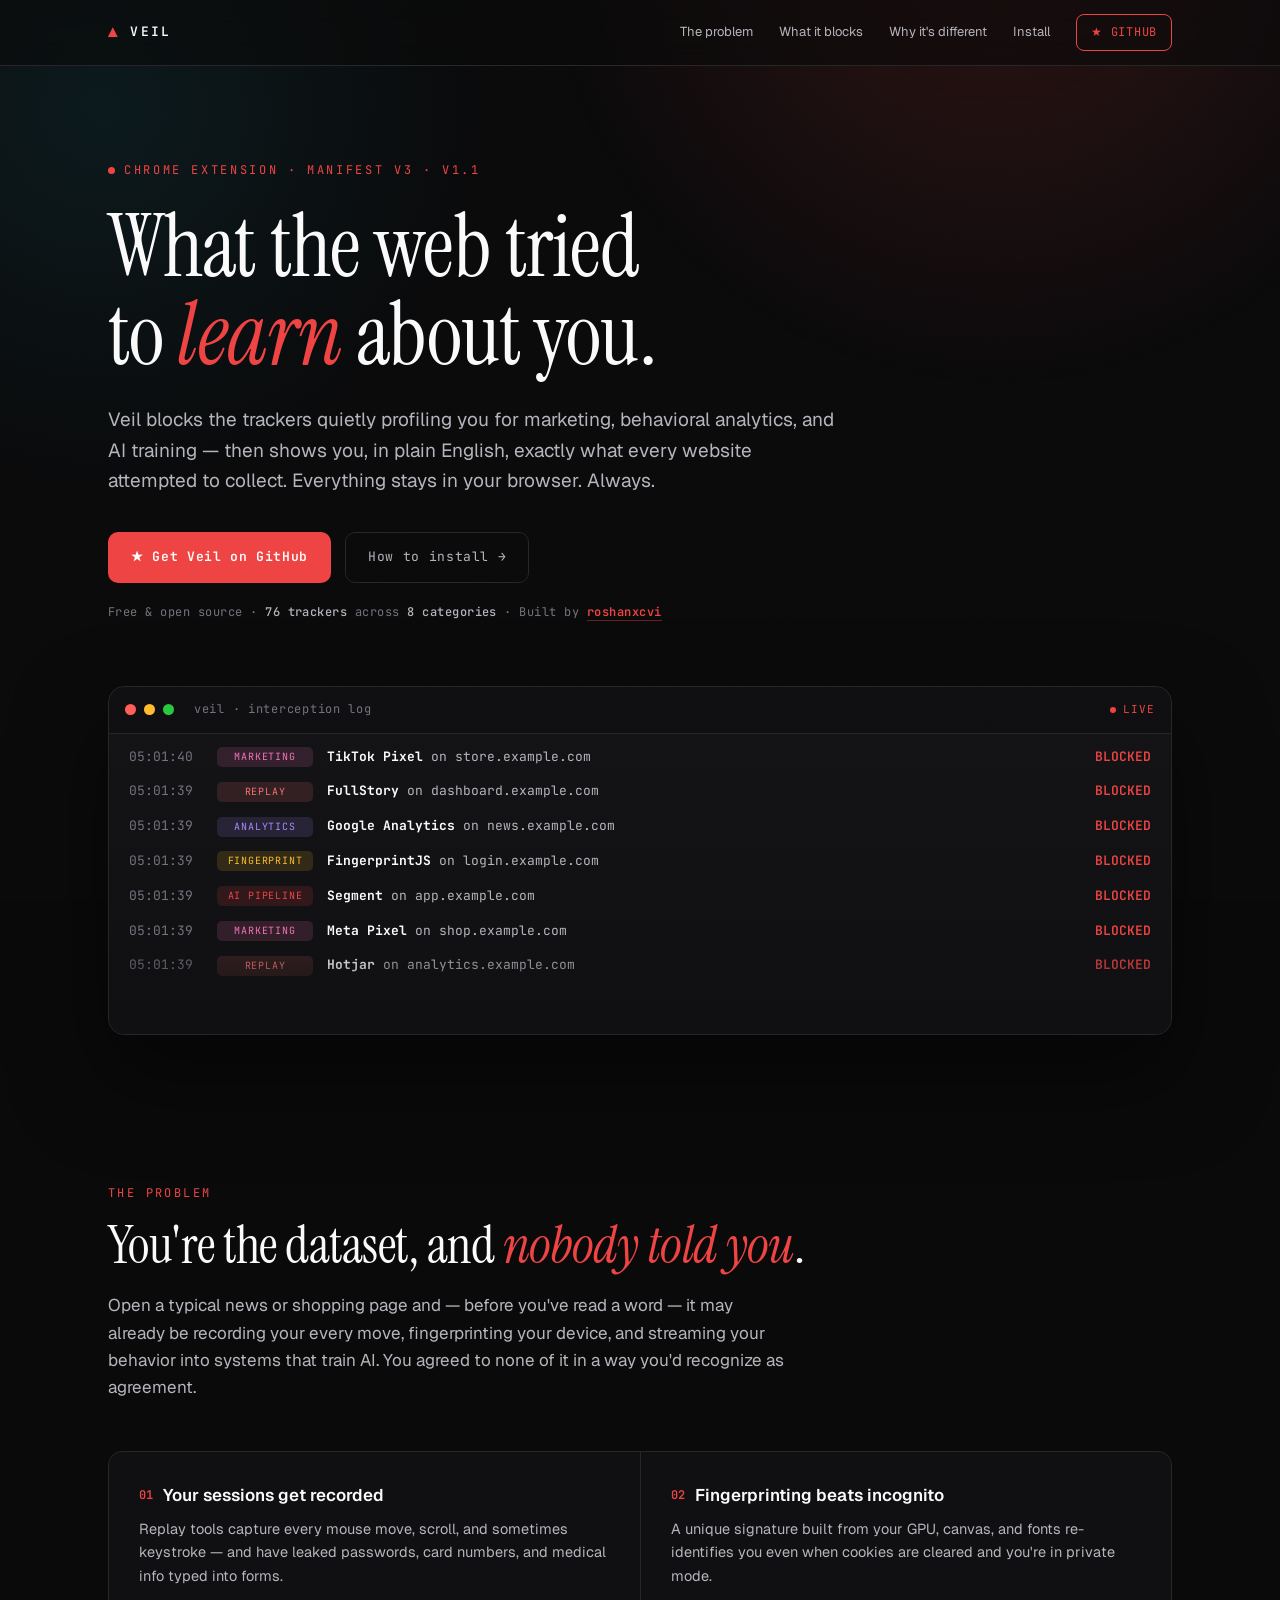
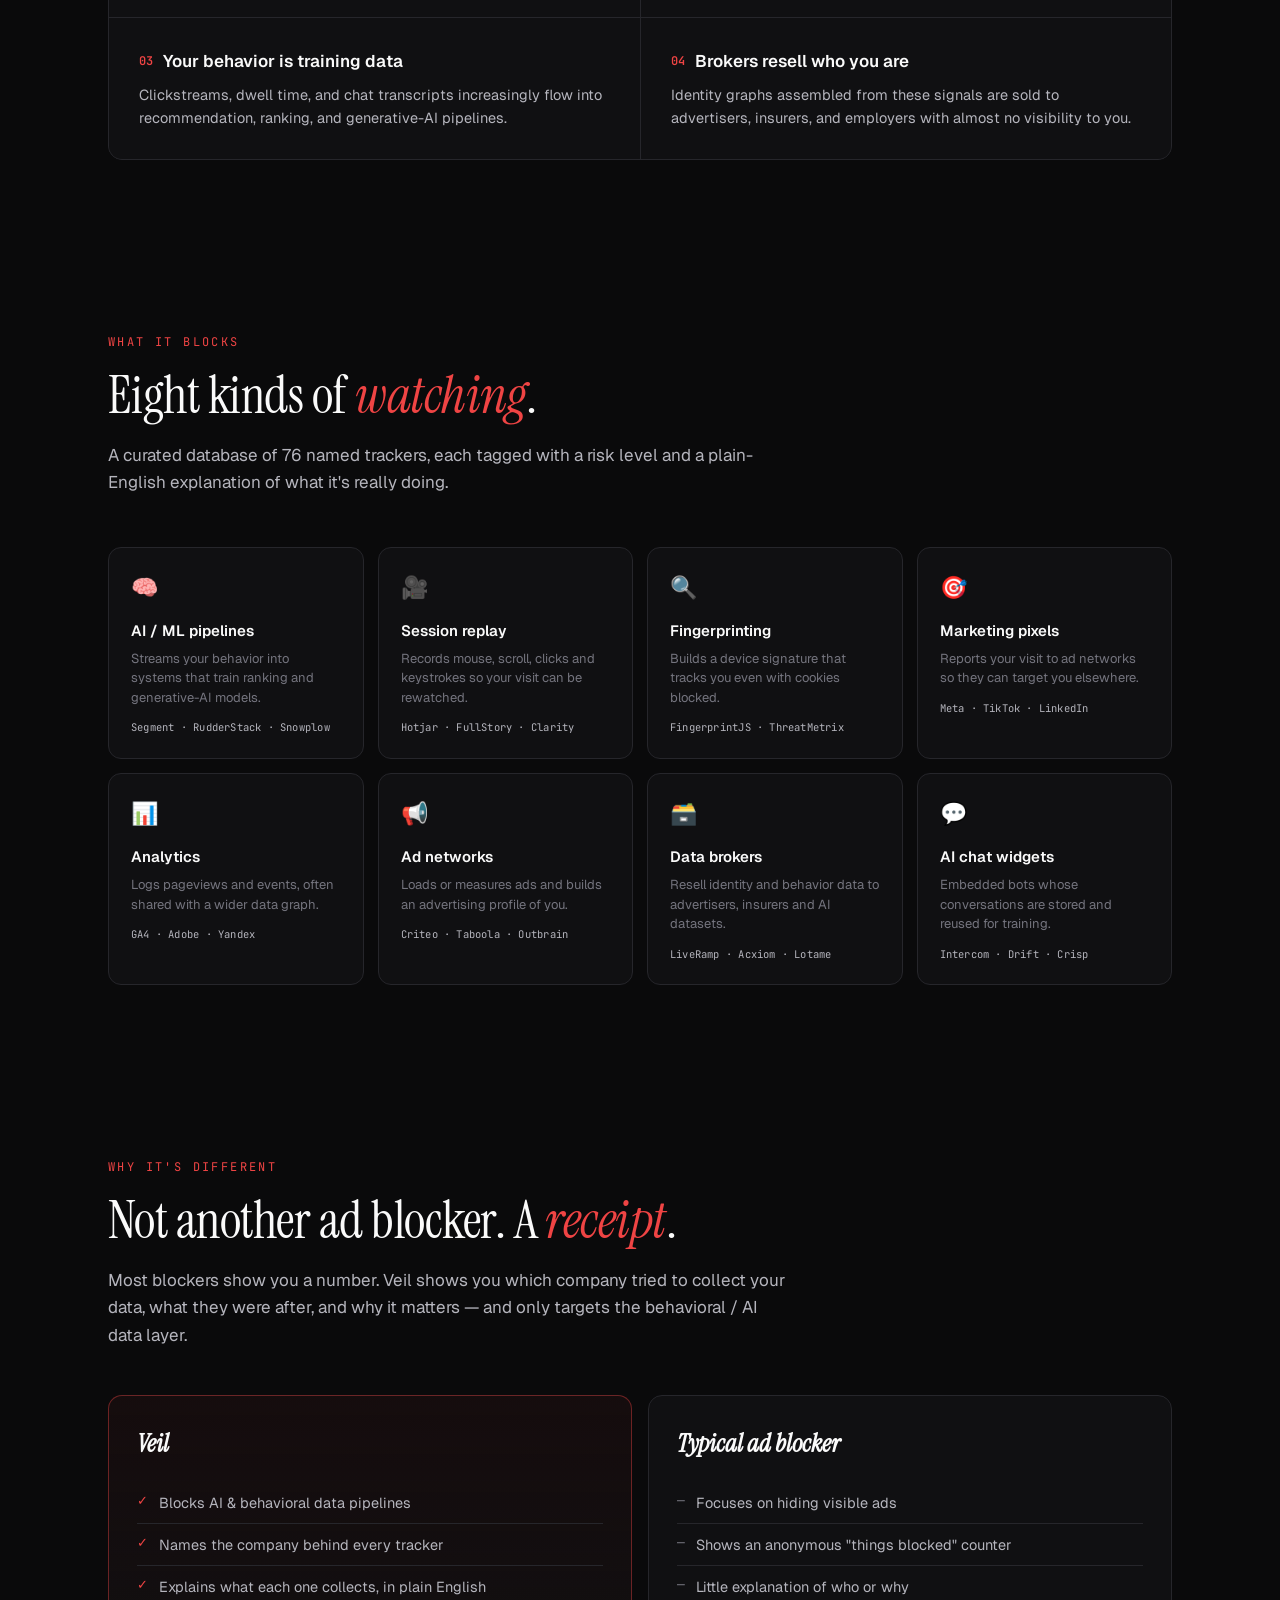
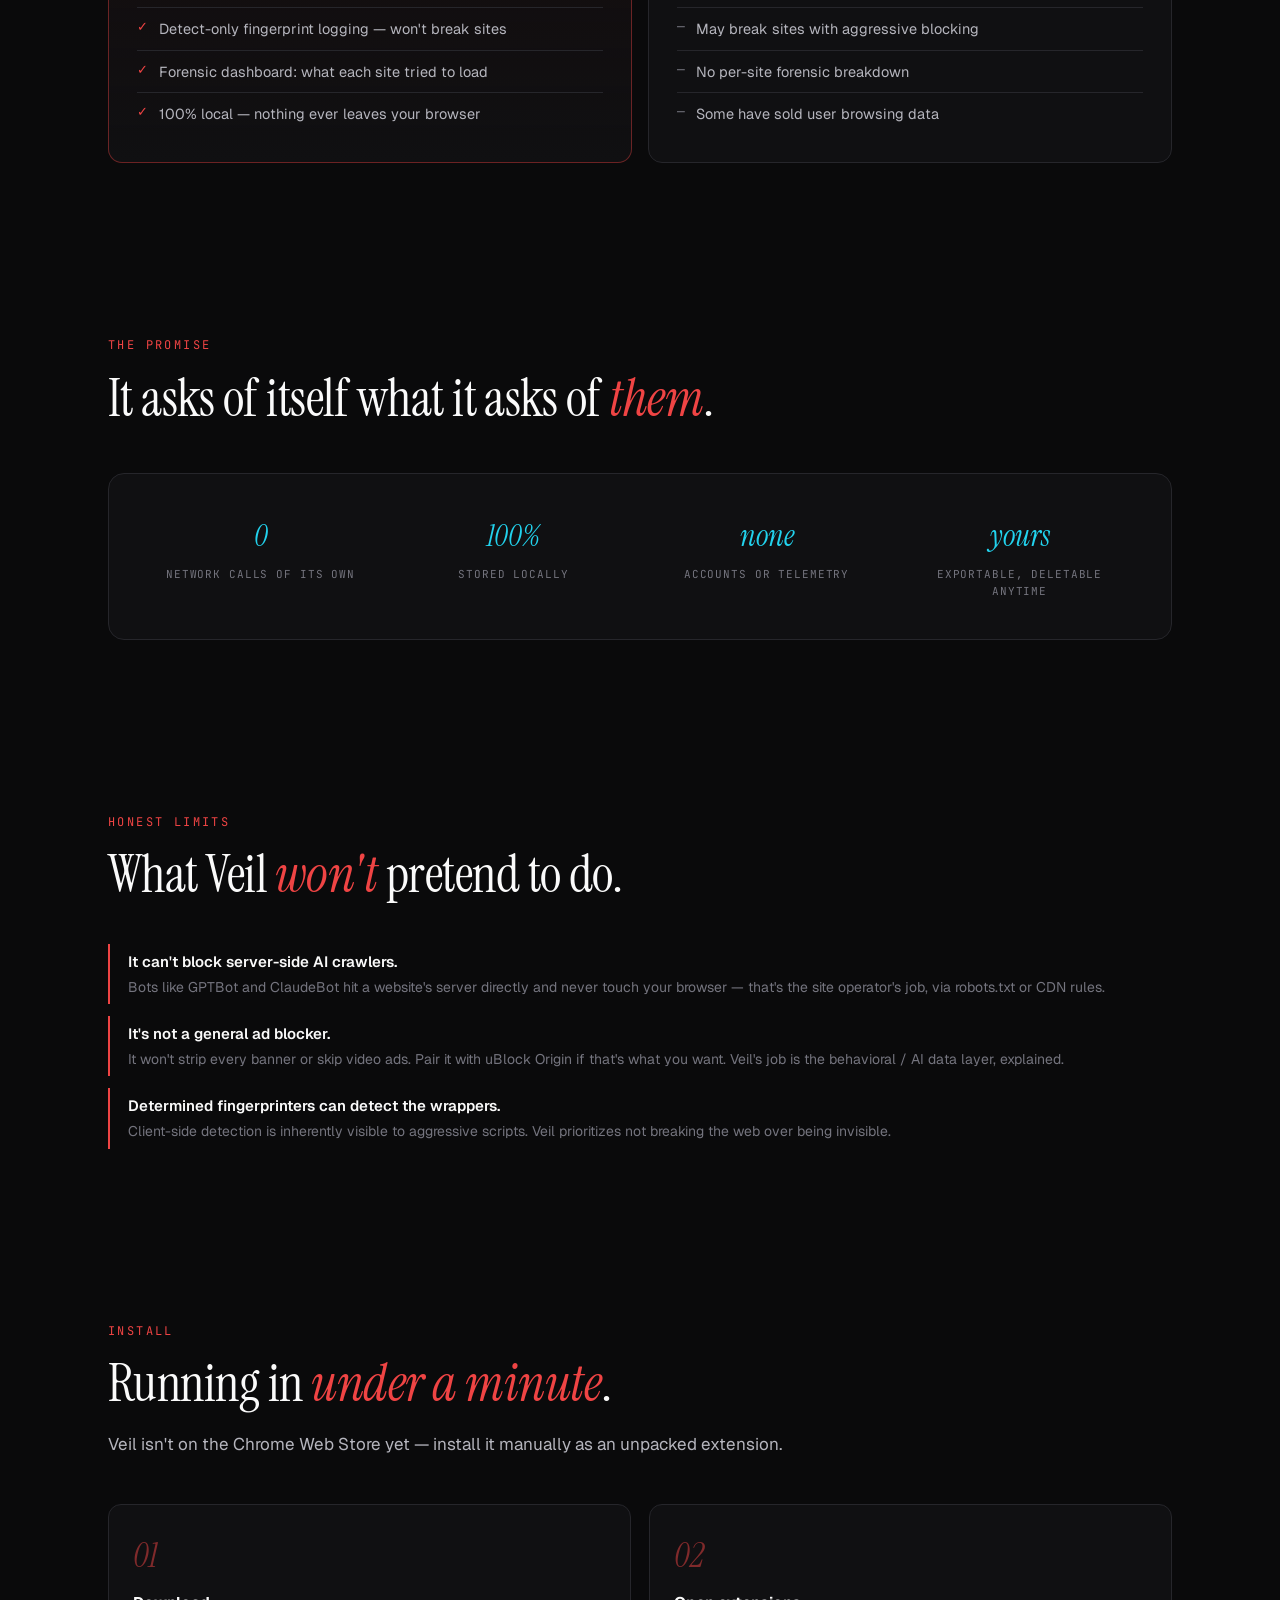
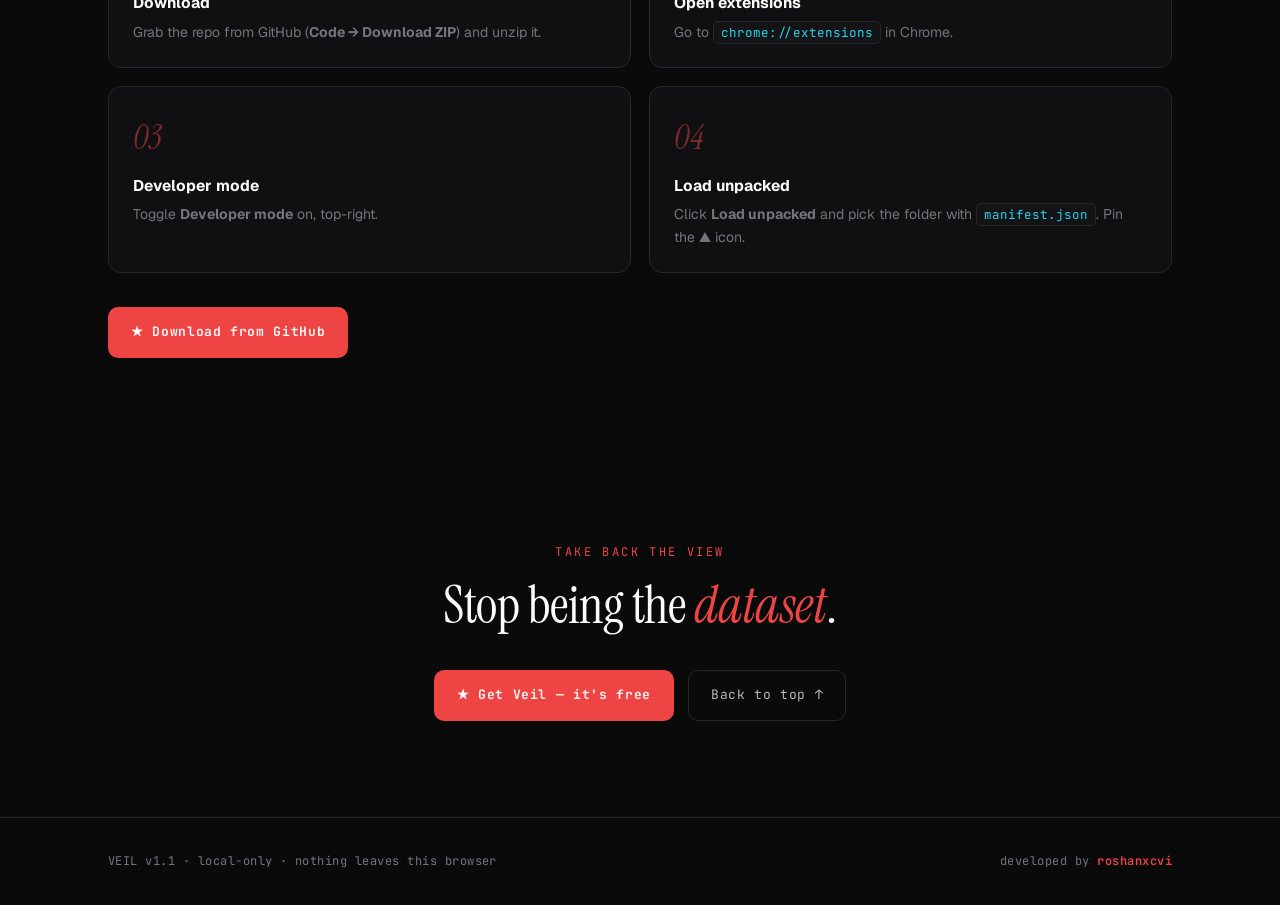
==== index.html @ 2bbd67e9 "Add files via upload" ====
<!doctype html>
<html lang="en">
<head>
<meta charset="utf-8" />
<meta name="viewport" content="width=device-width, initial-scale=1" />
<title>Veil — See what the web tried to learn about you</title>
<meta name="description" content="Veil is a Chrome extension that blocks the trackers quietly profiling you for marketing, behavioral analytics, and AI training — then shows you exactly what every site tried to collect." />
<meta property="og:title" content="Veil — AI & Behavior Tracker Blocker" />
<meta property="og:description" content="Block the data pipelines feeding AI and behavioral profiling. See what every site tried to collect. Everything stays in your browser." />
<meta property="og:type" content="website" />
<link rel="preconnect" href="https://fonts.googleapis.com">
<link rel="preconnect" href="https://fonts.gstatic.com" crossorigin>
<link href="https://fonts.googleapis.com/css2?family=Instrument+Serif:ital@0;1&family=JetBrains+Mono:wght@400;500;600&family=Geist:wght@400;500;600;700&display=swap" rel="stylesheet">
<style>
  :root{
    --bg:#0a0a0b; --bg-2:#101012; --surface:#141417; --line:#26262b;
    --ink:#fafafa; --ink-2:#b5b5bd; --ink-3:#74747e;
    --warn:#ef4444; --hot:#f87171; --cool:#22d3ee; --gold:#fbbf24;
    --pink:#f472b6; --violet:#a78bfa; --rose:#fb7185; --rose-2:#e879a6;
    --serif:"Instrument Serif",Georgia,serif;
    --sans:"Geist",system-ui,sans-serif;
    --mono:"JetBrains Mono",monospace;
  }
  *{box-sizing:border-box;margin:0;padding:0}
  html{scroll-behavior:smooth}
  body{
    background:var(--bg);color:var(--ink);font-family:var(--sans);
    line-height:1.6;overflow-x:hidden;-webkit-font-smoothing:antialiased;
  }
  a{color:inherit;text-decoration:none}

  /* film grain */
  .grain{position:fixed;inset:0;z-index:1;pointer-events:none;opacity:.05;mix-blend-mode:overlay;
    background-image:url("data:image/svg+xml,%3Csvg xmlns='http://www.w3.org/2000/svg' width='200' height='200'%3E%3Cfilter id='n'%3E%3CfeTurbulence type='fractalNoise' baseFrequency='0.85' numOctaves='3'/%3E%3C/filter%3E%3Crect width='100%25' height='100%25' filter='url(%23n)'/%3E%3C/svg%3E");}

  /* ambient glow */
  .glow{position:fixed;inset:0;z-index:0;pointer-events:none;
    background:
      radial-gradient(60vw 60vw at 78% -8%, rgba(239,68,68,.16), transparent 60%),
      radial-gradient(50vw 50vw at 8% 12%, rgba(34,211,238,.08), transparent 60%);}

  .wrap{position:relative;z-index:2;max-width:1120px;margin:0 auto;padding:0 28px}

  /* nav */
  nav{position:sticky;top:0;z-index:20;backdrop-filter:blur(12px);
    background:rgba(10,10,11,.6);border-bottom:1px solid var(--line)}
  .nav-in{max-width:1120px;margin:0 auto;padding:14px 28px;display:flex;align-items:center;justify-content:space-between}
  .brand{display:flex;align-items:center;gap:10px;font-family:var(--mono);font-weight:600;letter-spacing:.18em;font-size:13px}
  .brand .mark{color:var(--warn);font-size:16px}
  .nav-links{display:flex;align-items:center;gap:26px;font-size:13px;color:var(--ink-2)}
  .nav-links a:hover{color:var(--ink)}
  .nav-cta{font-family:var(--mono);font-size:12px;letter-spacing:.06em;text-transform:uppercase;
    border:1px solid var(--warn);color:var(--warn);padding:8px 14px;border-radius:8px;transition:.2s}
  .nav-cta:hover{background:var(--warn);color:#fff}
  @media(max-width:680px){.nav-links a:not(.nav-cta){display:none}}

  /* hero */
  header.hero{padding:90px 0 60px;position:relative}
  .eyebrow{font-family:var(--mono);font-size:12px;letter-spacing:.22em;text-transform:uppercase;color:var(--warn);
    display:inline-flex;align-items:center;gap:9px;opacity:0;animation:rise .7s .05s forwards}
  .eyebrow .dot{width:7px;height:7px;border-radius:50%;background:var(--warn);box-shadow:0 0 0 0 rgba(239,68,68,.6);animation:pulse 2s infinite}
  h1{font-family:var(--serif);font-weight:400;font-size:clamp(46px,7vw,86px);line-height:1.02;letter-spacing:-.01em;margin:22px 0 0;max-width:14ch}
  h1 em{font-style:italic;color:var(--warn)}
  h1 .l1{display:block;opacity:0;animation:rise .8s .12s forwards}
  h1 .l2{display:block;opacity:0;animation:rise .8s .22s forwards}
  .sub{margin-top:26px;font-size:clamp(16px,2vw,19px);color:var(--ink-2);max-width:56ch;opacity:0;animation:rise .8s .34s forwards}
  .cta-row{margin-top:36px;display:flex;flex-wrap:wrap;gap:14px;align-items:center;opacity:0;animation:rise .8s .46s forwards}
  .btn{font-family:var(--mono);font-size:13px;letter-spacing:.05em;padding:14px 22px;border-radius:10px;transition:.2s;display:inline-flex;align-items:center;gap:9px;cursor:pointer;border:1px solid transparent}
  .btn-primary{background:var(--warn);color:#fff;font-weight:600}
  .btn-primary:hover{transform:translateY(-2px);box-shadow:0 12px 30px rgba(239,68,68,.3)}
  .btn-ghost{border-color:var(--line);color:var(--ink-2)}
  .btn-ghost:hover{border-color:var(--ink-3);color:var(--ink)}
  .hero-meta{margin-top:20px;font-family:var(--mono);font-size:12px;color:var(--ink-3);letter-spacing:.04em;opacity:0;animation:rise .8s .58s forwards}
  .hero-meta b{color:var(--ink-2);font-weight:500}
  .hero-meta .dev-link{color:var(--warn);font-weight:600;border-bottom:1px solid rgba(239,68,68,.4);transition:.2s}
  .hero-meta .dev-link:hover{border-bottom-color:var(--warn)}

  /* live console */
  .console{margin-top:64px;border:1px solid var(--line);border-radius:16px;overflow:hidden;
    background:linear-gradient(180deg,var(--surface),var(--bg-2));box-shadow:0 40px 90px rgba(0,0,0,.5);
    opacity:0;animation:rise .9s .7s forwards}
  .console-bar{display:flex;align-items:center;gap:8px;padding:13px 16px;border-bottom:1px solid var(--line);background:rgba(0,0,0,.2)}
  .console-bar .d{width:11px;height:11px;border-radius:50%}
  .console-bar .d:nth-child(1){background:#ff5f57}.console-bar .d:nth-child(2){background:#febc2e}.console-bar .d:nth-child(3){background:#28c840}
  .console-bar .title{margin-left:12px;font-family:var(--mono);font-size:12px;color:var(--ink-3);letter-spacing:.06em}
  .console-bar .live{margin-left:auto;font-family:var(--mono);font-size:11px;color:var(--warn);display:flex;align-items:center;gap:7px;text-transform:uppercase;letter-spacing:.1em}
  .console-bar .live .dot{width:6px;height:6px;border-radius:50%;background:var(--warn);animation:pulse 1.6s infinite}
  .console-body{padding:6px 0;height:300px;overflow:hidden;font-family:var(--mono);font-size:13px;position:relative}
  .console-body::after{content:"";position:absolute;inset:0;pointer-events:none;background:linear-gradient(180deg,transparent 70%,var(--bg-2))}
  .logline{display:grid;grid-template-columns:74px 96px 1fr auto;gap:14px;padding:7px 20px;align-items:center;white-space:nowrap;animation:logIn .4s ease}
  .logline .t{color:var(--ink-3)}
  .logline .tag{font-size:10px;text-transform:uppercase;letter-spacing:.08em;padding:2px 7px;border-radius:5px;text-align:center}
  .logline .host{color:var(--ink-2);overflow:hidden;text-overflow:ellipsis}
  .logline .host b{color:var(--ink)}
  .logline .status{color:var(--warn);font-weight:600}
  .tag.replay{background:rgba(248,113,113,.14);color:var(--hot)}
  .tag.ai{background:rgba(239,68,68,.14);color:var(--warn)}
  .tag.fp{background:rgba(251,191,36,.14);color:var(--gold)}
  .tag.mkt{background:rgba(244,114,182,.14);color:var(--pink)}
  .tag.ana{background:rgba(167,139,250,.14);color:var(--violet)}
  .tag.broker{background:rgba(232,121,166,.14);color:var(--rose-2)}

  /* sections */
  section{padding:84px 0;position:relative}
  .kicker{font-family:var(--mono);font-size:12px;letter-spacing:.2em;text-transform:uppercase;color:var(--warn)}
  h2{font-family:var(--serif);font-weight:400;font-size:clamp(32px,4.4vw,52px);line-height:1.08;margin:14px 0 0;letter-spacing:-.01em}
  h2 em{font-style:italic;color:var(--warn)}
  .lead{margin-top:18px;color:var(--ink-2);font-size:17px;max-width:62ch}

  /* stakes */
  .stakes{margin-top:50px;display:grid;grid-template-columns:repeat(2,1fr);gap:1px;background:var(--line);border:1px solid var(--line);border-radius:14px;overflow:hidden}
  .stake{background:var(--bg-2);padding:30px}
  .stake h3{font-family:var(--sans);font-weight:600;font-size:17px;margin-bottom:8px;display:flex;align-items:center;gap:10px}
  .stake h3 .n{font-family:var(--mono);font-size:12px;color:var(--warn)}
  .stake p{color:var(--ink-2);font-size:14.5px}
  @media(max-width:680px){.stakes{grid-template-columns:1fr}}

  /* categories */
  .cats{margin-top:50px;display:grid;grid-template-columns:repeat(4,1fr);gap:14px}
  .cat{background:var(--bg-2);border:1px solid var(--line);border-radius:13px;padding:22px;transition:.2s}
  .cat:hover{border-color:var(--ink-3);transform:translateY(-3px)}
  .cat .ico{font-size:22px}
  .cat h4{font-family:var(--sans);font-size:15px;font-weight:600;margin:14px 0 6px}
  .cat p{color:var(--ink-3);font-size:13px;line-height:1.5}
  .cat .eg{margin-top:12px;font-family:var(--mono);font-size:10.5px;color:var(--ink-2);letter-spacing:.02em}
  @media(max-width:900px){.cats{grid-template-columns:repeat(2,1fr)}}
  @media(max-width:560px){.cats{grid-template-columns:1fr}}

  /* compare */
  .compare{margin-top:46px;display:grid;grid-template-columns:1fr 1fr;gap:16px}
  .col{border:1px solid var(--line);border-radius:14px;padding:28px;background:var(--bg-2)}
  .col.veil{border-color:rgba(239,68,68,.4);background:linear-gradient(180deg,rgba(239,68,68,.05),var(--bg-2))}
  .col h3{font-family:var(--serif);font-style:italic;font-size:25px;margin-bottom:18px}
  .col ul{list-style:none}
  .col li{padding:9px 0;color:var(--ink-2);font-size:14.5px;display:flex;gap:11px;border-top:1px solid var(--line)}
  .col li:first-child{border-top:none}
  .col li::before{font-family:var(--mono);font-size:13px}
  .col.veil li::before{content:"✓";color:var(--warn)}
  .col.other li::before{content:"—";color:var(--ink-3)}
  @media(max-width:680px){.compare{grid-template-columns:1fr}}

  /* privacy strip */
  .privacy{margin-top:46px;border:1px solid var(--line);border-radius:16px;padding:38px;background:var(--bg-2);
    display:grid;grid-template-columns:repeat(4,1fr);gap:26px;text-align:center}
  .privacy .p .big{font-family:var(--serif);font-style:italic;font-size:30px;color:var(--cool)}
  .privacy .p .lab{font-family:var(--mono);font-size:11px;color:var(--ink-3);text-transform:uppercase;letter-spacing:.08em;margin-top:6px}
  @media(max-width:680px){.privacy{grid-template-columns:repeat(2,1fr);gap:24px}}

  /* limits */
  .limits{margin-top:40px;display:flex;flex-direction:column;gap:12px}
  .limit{display:flex;gap:14px;align-items:flex-start;border-left:2px solid var(--warn);padding:6px 0 6px 18px}
  .limit .h{font-weight:600;font-size:15px}
  .limit p{color:var(--ink-3);font-size:14px;margin-top:2px}

  /* install */
  .install{margin-top:46px;counter-reset:step;display:grid;grid-template-columns:repeat(2,1fr);gap:18px}
  .step{background:var(--bg-2);border:1px solid var(--line);border-radius:13px;padding:24px;position:relative}
  .step::before{counter-increment:step;content:"0" counter(step);font-family:var(--serif);font-style:italic;font-size:34px;color:var(--warn);opacity:.5}
  .step h4{font-size:15.5px;margin:8px 0 5px}
  .step p{color:var(--ink-3);font-size:14px}
  .step code{font-family:var(--mono);font-size:12.5px;background:var(--surface);border:1px solid var(--line);padding:2px 7px;border-radius:5px;color:var(--cool)}
  @media(max-width:680px){.install{grid-template-columns:1fr}}

  /* final cta */
  .final{text-align:center;padding:96px 0}
  .final h2{max-width:18ch;margin:14px auto 0}
  .final .cta-row{justify-content:center}

  footer{border-top:1px solid var(--line);padding:34px 0;color:var(--ink-3);font-family:var(--mono);font-size:12px;letter-spacing:.04em}
  .foot-in{display:flex;justify-content:space-between;flex-wrap:wrap;gap:12px;align-items:center}
  footer b{color:var(--warn)}

  /* reveal on scroll */
  .reveal{opacity:0;transform:translateY(24px);transition:opacity .7s,transform .7s}
  .reveal.in{opacity:1;transform:none}

  @keyframes rise{from{opacity:0;transform:translateY(22px)}to{opacity:1;transform:none}}
  @keyframes logIn{from{opacity:0;transform:translateX(-10px)}to{opacity:1;transform:none}}
  @keyframes pulse{0%{box-shadow:0 0 0 0 rgba(239,68,68,.55)}70%{box-shadow:0 0 0 9px rgba(239,68,68,0)}100%{box-shadow:0 0 0 0 rgba(239,68,68,0)}}
  /* ── mobile ───────────────────────────────── */
  @media(max-width:680px){
    .wrap{padding:0 18px}
    .nav-in{padding:12px 18px}
    header.hero{padding:54px 0 44px}
    h1{margin-top:18px}
    .sub{margin-top:20px;font-size:16px}
    .cta-row{margin-top:28px;gap:10px}
    .btn{padding:13px 18px;flex:1 1 auto;justify-content:center}
    section{padding:60px 0}
    .lead{font-size:15.5px}
    .console{margin-top:44px}
    .console-body{height:248px}
    .console-bar .title{font-size:11px}
    /* compress the live log so it fits a phone: drop the timestamp column */
    .logline{grid-template-columns:88px 1fr auto;gap:10px;padding:7px 14px;font-size:11.5px}
    .logline .t{display:none}
    .logline .tag{font-size:9px;padding:2px 5px}
    .privacy .p .big{font-size:26px}
  }
  @media(max-width:400px){
    h1{font-size:40px}
    .logline{grid-template-columns:1fr auto;gap:8px}
    .logline .tag{display:none}
    .console-body{height:228px}
    .stake{padding:22px}
    .col{padding:22px}
  }

  @media(prefers-reduced-motion:reduce){
    *{animation:none!important;transition:none!important}
    .reveal{opacity:1;transform:none}
    .eyebrow,h1 .l1,h1 .l2,.sub,.cta-row,.hero-meta,.console{opacity:1!important;transform:none!important}
  }
</style>
</head>
<body>
<div class="glow"></div>
<div class="grain"></div>

<nav>
  <div class="nav-in">
    <a href="#top" class="brand"><span class="mark">▲</span> VEIL</a>
    <div class="nav-links">
      <a href="#problem">The problem</a>
      <a href="#blocks">What it blocks</a>
      <a href="#different">Why it's different</a>
      <a href="#install">Install</a>
      <a href="https://github.com/roshanxcvi" target="_blank" rel="noopener" class="nav-cta">★ GitHub</a>
    </div>
  </div>
</nav>

<header class="hero" id="top">
  <div class="wrap">
    <span class="eyebrow"><span class="dot"></span> Chrome extension · Manifest V3 · v1.1</span>
    <h1><span class="l1">What the web tried</span><span class="l2">to <em>learn</em> about you.</span></h1>
    <p class="sub">Veil blocks the trackers quietly profiling you for marketing, behavioral analytics, and AI training — then shows you, in plain English, exactly what every website attempted to collect. Everything stays in your browser. Always.</p>
    <div class="cta-row">
      <a href="https://github.com/roshanxcvi" target="_blank" rel="noopener" class="btn btn-primary">★ Get Veil on GitHub</a>
      <a href="#install" class="btn btn-ghost">How to install →</a>
    </div>
    <p class="hero-meta">Free &amp; open source · <b>76 trackers</b> across <b>8 categories</b> · Built by <a href="https://github.com/roshanxcvi" target="_blank" rel="noopener" class="dev-link">roshanxcvi</a></p>

    <!-- live interception console -->
    <div class="console" aria-hidden="true">
      <div class="console-bar">
        <span class="d"></span><span class="d"></span><span class="d"></span>
        <span class="title">veil · interception log</span>
        <span class="live"><span class="dot"></span> live</span>
      </div>
      <div class="console-body" id="log"></div>
    </div>
  </div>
</header>

<section id="problem">
  <div class="wrap reveal">
    <span class="kicker">The problem</span>
    <h2>You're the dataset, and <em>nobody told you</em>.</h2>
    <p class="lead">Open a typical news or shopping page and — before you've read a word — it may already be recording your every move, fingerprinting your device, and streaming your behavior into systems that train AI. You agreed to none of it in a way you'd recognize as agreement.</p>
    <div class="stakes">
      <div class="stake"><h3><span class="n">01</span> Your sessions get recorded</h3><p>Replay tools capture every mouse move, scroll, and sometimes keystroke — and have leaked passwords, card numbers, and medical info typed into forms.</p></div>
      <div class="stake"><h3><span class="n">02</span> Fingerprinting beats incognito</h3><p>A unique signature built from your GPU, canvas, and fonts re-identifies you even when cookies are cleared and you're in private mode.</p></div>
      <div class="stake"><h3><span class="n">03</span> Your behavior is training data</h3><p>Clickstreams, dwell time, and chat transcripts increasingly flow into recommendation, ranking, and generative-AI pipelines.</p></div>
      <div class="stake"><h3><span class="n">04</span> Brokers resell who you are</h3><p>Identity graphs assembled from these signals are sold to advertisers, insurers, and employers with almost no visibility to you.</p></div>
    </div>
  </div>
</section>

<section id="blocks">
  <div class="wrap reveal">
    <span class="kicker">What it blocks</span>
    <h2>Eight kinds of <em>watching</em>.</h2>
    <p class="lead">A curated database of 76 named trackers, each tagged with a risk level and a plain-English explanation of what it's really doing.</p>
    <div class="cats">
      <div class="cat"><div class="ico">🧠</div><h4>AI / ML pipelines</h4><p>Streams your behavior into systems that train ranking and generative-AI models.</p><div class="eg">Segment · RudderStack · Snowplow</div></div>
      <div class="cat"><div class="ico">🎥</div><h4>Session replay</h4><p>Records mouse, scroll, clicks and keystrokes so your visit can be rewatched.</p><div class="eg">Hotjar · FullStory · Clarity</div></div>
      <div class="cat"><div class="ico">🔍</div><h4>Fingerprinting</h4><p>Builds a device signature that tracks you even with cookies blocked.</p><div class="eg">FingerprintJS · ThreatMetrix</div></div>
      <div class="cat"><div class="ico">🎯</div><h4>Marketing pixels</h4><p>Reports your visit to ad networks so they can target you elsewhere.</p><div class="eg">Meta · TikTok · LinkedIn</div></div>
      <div class="cat"><div class="ico">📊</div><h4>Analytics</h4><p>Logs pageviews and events, often shared with a wider data graph.</p><div class="eg">GA4 · Adobe · Yandex</div></div>
      <div class="cat"><div class="ico">📢</div><h4>Ad networks</h4><p>Loads or measures ads and builds an advertising profile of you.</p><div class="eg">Criteo · Taboola · Outbrain</div></div>
      <div class="cat"><div class="ico">🗃️</div><h4>Data brokers</h4><p>Resell identity and behavior data to advertisers, insurers and AI datasets.</p><div class="eg">LiveRamp · Acxiom · Lotame</div></div>
      <div class="cat"><div class="ico">💬</div><h4>AI chat widgets</h4><p>Embedded bots whose conversations are stored and reused for training.</p><div class="eg">Intercom · Drift · Crisp</div></div>
    </div>
  </div>
</section>

<section id="different">
  <div class="wrap reveal">
    <span class="kicker">Why it's different</span>
    <h2>Not another ad blocker. A <em>receipt</em>.</h2>
    <p class="lead">Most blockers show you a number. Veil shows you which company tried to collect your data, what they were after, and why it matters — and only targets the behavioral / AI data layer.</p>
    <div class="compare">
      <div class="col veil">
        <h3>Veil</h3>
        <ul>
          <li>Blocks AI &amp; behavioral data pipelines</li>
          <li>Names the company behind every tracker</li>
          <li>Explains what each one collects, in plain English</li>
          <li>Detect-only fingerprint logging — won't break sites</li>
          <li>Forensic dashboard: what each site tried to load</li>
          <li>100% local — nothing ever leaves your browser</li>
        </ul>
      </div>
      <div class="col other">
        <h3>Typical ad blocker</h3>
        <ul>
          <li>Focuses on hiding visible ads</li>
          <li>Shows an anonymous "things blocked" counter</li>
          <li>Little explanation of who or why</li>
          <li>May break sites with aggressive blocking</li>
          <li>No per-site forensic breakdown</li>
          <li>Some have sold user browsing data</li>
        </ul>
      </div>
    </div>
  </div>
</section>

<section id="privacy">
  <div class="wrap reveal">
    <span class="kicker">The promise</span>
    <h2>It asks of itself what it asks of <em>them</em>.</h2>
    <div class="privacy">
      <div class="p"><div class="big">0</div><div class="lab">network calls of its own</div></div>
      <div class="p"><div class="big">100%</div><div class="lab">stored locally</div></div>
      <div class="p"><div class="big">none</div><div class="lab">accounts or telemetry</div></div>
      <div class="p"><div class="big">yours</div><div class="lab">exportable, deletable anytime</div></div>
    </div>
  </div>
</section>

<section id="limits">
  <div class="wrap reveal">
    <span class="kicker">Honest limits</span>
    <h2>What Veil <em>won't</em> pretend to do.</h2>
    <div class="limits">
      <div class="limit"><div><div class="h">It can't block server-side AI crawlers.</div><p>Bots like GPTBot and ClaudeBot hit a website's server directly and never touch your browser — that's the site operator's job, via robots.txt or CDN rules.</p></div></div>
      <div class="limit"><div><div class="h">It's not a general ad blocker.</div><p>It won't strip every banner or skip video ads. Pair it with uBlock Origin if that's what you want. Veil's job is the behavioral / AI data layer, explained.</p></div></div>
      <div class="limit"><div><div class="h">Determined fingerprinters can detect the wrappers.</div><p>Client-side detection is inherently visible to aggressive scripts. Veil prioritizes not breaking the web over being invisible.</p></div></div>
    </div>
  </div>
</section>

<section id="install">
  <div class="wrap reveal">
    <span class="kicker">Install</span>
    <h2>Running in <em>under a minute</em>.</h2>
    <p class="lead">Veil isn't on the Chrome Web Store yet — install it manually as an unpacked extension.</p>
    <div class="install">
      <div class="step"><h4>Download</h4><p>Grab the repo from GitHub (<b>Code → Download ZIP</b>) and unzip it.</p></div>
      <div class="step"><h4>Open extensions</h4><p>Go to <code>chrome://extensions</code> in Chrome.</p></div>
      <div class="step"><h4>Developer mode</h4><p>Toggle <b>Developer mode</b> on, top-right.</p></div>
      <div class="step"><h4>Load unpacked</h4><p>Click <b>Load unpacked</b> and pick the folder with <code>manifest.json</code>. Pin the ▲ icon.</p></div>
    </div>
    <div class="cta-row" style="margin-top:34px">
      <a href="https://github.com/roshanxcvi" target="_blank" rel="noopener" class="btn btn-primary">★ Download from GitHub</a>
    </div>
  </div>
</section>

<section class="final">
  <div class="wrap reveal">
    <span class="kicker">Take back the view</span>
    <h2>Stop being the <em>dataset</em>.</h2>
    <div class="cta-row">
      <a href="https://github.com/roshanxcvi" target="_blank" rel="noopener" class="btn btn-primary">★ Get Veil — it's free</a>
      <a href="#top" class="btn btn-ghost">Back to top ↑</a>
    </div>
  </div>
</section>

<footer>
  <div class="wrap foot-in">
    <span>VEIL v1.1 · local-only · nothing leaves this browser</span>
    <span>developed by <a href="https://github.com/roshanxcvi" target="_blank" rel="noopener" style="color:var(--warn);font-weight:600">roshanxcvi</a></span>
  </div>
</footer>

<script>
  // Failsafe: if animations don't run for any reason, force the hero visible
  // so the page is never blank. Runs after load-animations would have finished.
  setTimeout(()=>{
    document.querySelectorAll(".eyebrow,h1 .l1,h1 .l2,.sub,.cta-row,.hero-meta,.console")
      .forEach(el=>{el.style.opacity="1";el.style.transform="none";});
  }, 1500);

  // Live interception log — illustrative animation of trackers being caught
  const FEED = [
    ["Hotjar","replay","analytics.example.com"],
    ["Meta Pixel","mkt","shop.example.com"],
    ["Segment","ai","app.example.com"],
    ["FingerprintJS","fp","login.example.com"],
    ["Google Analytics","ana","news.example.com"],
    ["FullStory","replay","dashboard.example.com"],
    ["TikTok Pixel","mkt","store.example.com"],
    ["LiveRamp","broker","media.example.com"],
    ["Mixpanel","ai","portal.example.com"],
    ["Microsoft Clarity","replay","blog.example.com"],
    ["Criteo","ana","deals.example.com"],
    ["Amplitude","ai","web.example.com"],
    ["ThreatMetrix","fp","bank.example.com"],
    ["Taboola","ana","read.example.com"],
    ["LinkedIn Insight","mkt","careers.example.com"],
    ["Acxiom","broker","signup.example.com"],
  ];
  const LABELS={replay:"replay",ai:"ai pipeline",fp:"fingerprint",mkt:"marketing",ana:"analytics",broker:"data broker"};
  const log=document.getElementById("log");
  let i=0;
  function pad(n){return n<10?"0"+n:n}
  function stamp(){const d=new Date();return pad(d.getHours())+":"+pad(d.getMinutes())+":"+pad(d.getSeconds())}
  function addLine(){
    const [name,cat,host]=FEED[i%FEED.length];i++;
    const row=document.createElement("div");
    row.className="logline";
    row.innerHTML=`<span class="t">${stamp()}</span>`+
      `<span class="tag ${cat}">${LABELS[cat]}</span>`+
      `<span class="host"><b>${name}</b> on ${host}</span>`+
      `<span class="status">BLOCKED</span>`;
    log.prepend(row);
    while(log.children.length>9) log.removeChild(log.lastChild);
  }
  // seed a few then stream
  for(let s=0;s<6;s++) addLine();
  let feedTimer=setInterval(addLine, 1400);
  document.addEventListener("visibilitychange",()=>{
    clearInterval(feedTimer);
    if(!document.hidden) feedTimer=setInterval(addLine,1400);
  });

  // scroll reveals
  const io=new IntersectionObserver((es)=>{
    es.forEach(e=>{if(e.isIntersecting){e.target.classList.add("in");io.unobserve(e.target)}})
  },{threshold:.12});
  document.querySelectorAll(".reveal").forEach(el=>io.observe(el));
</script>
</body>
</html>
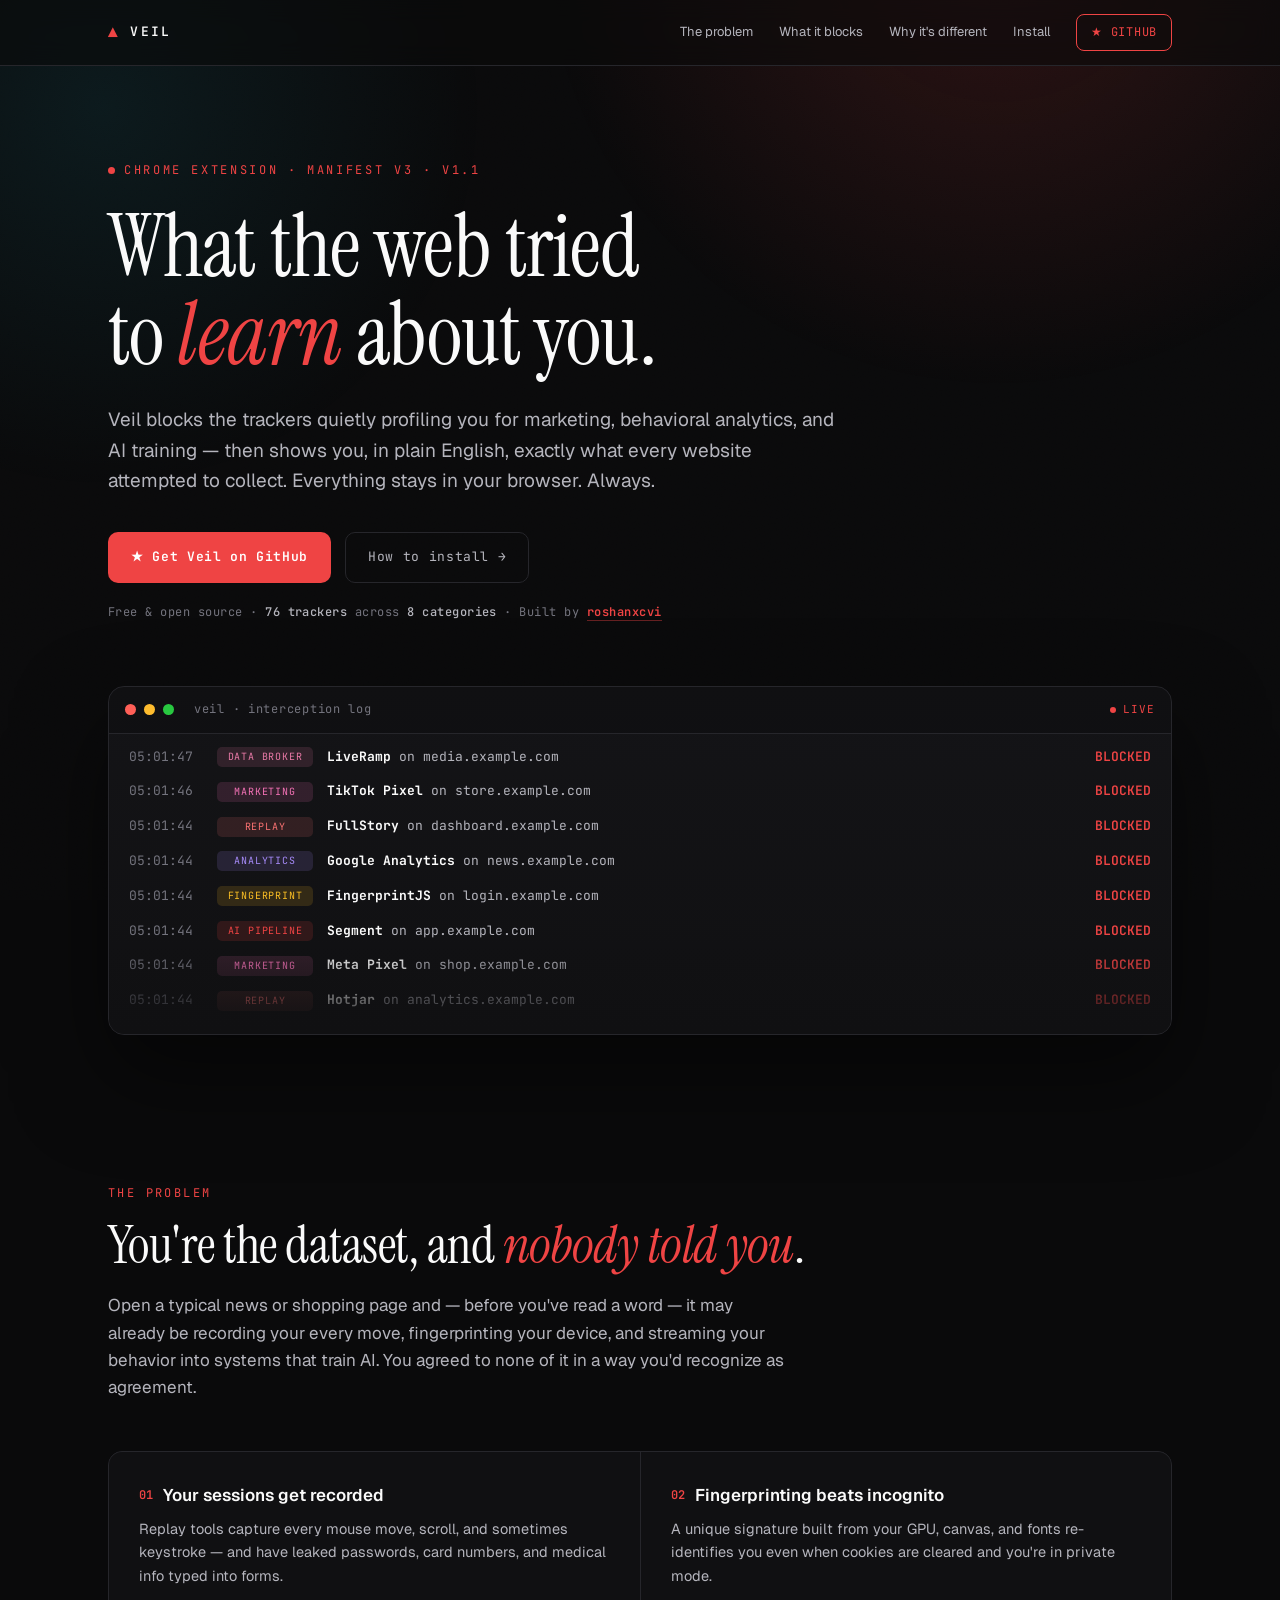
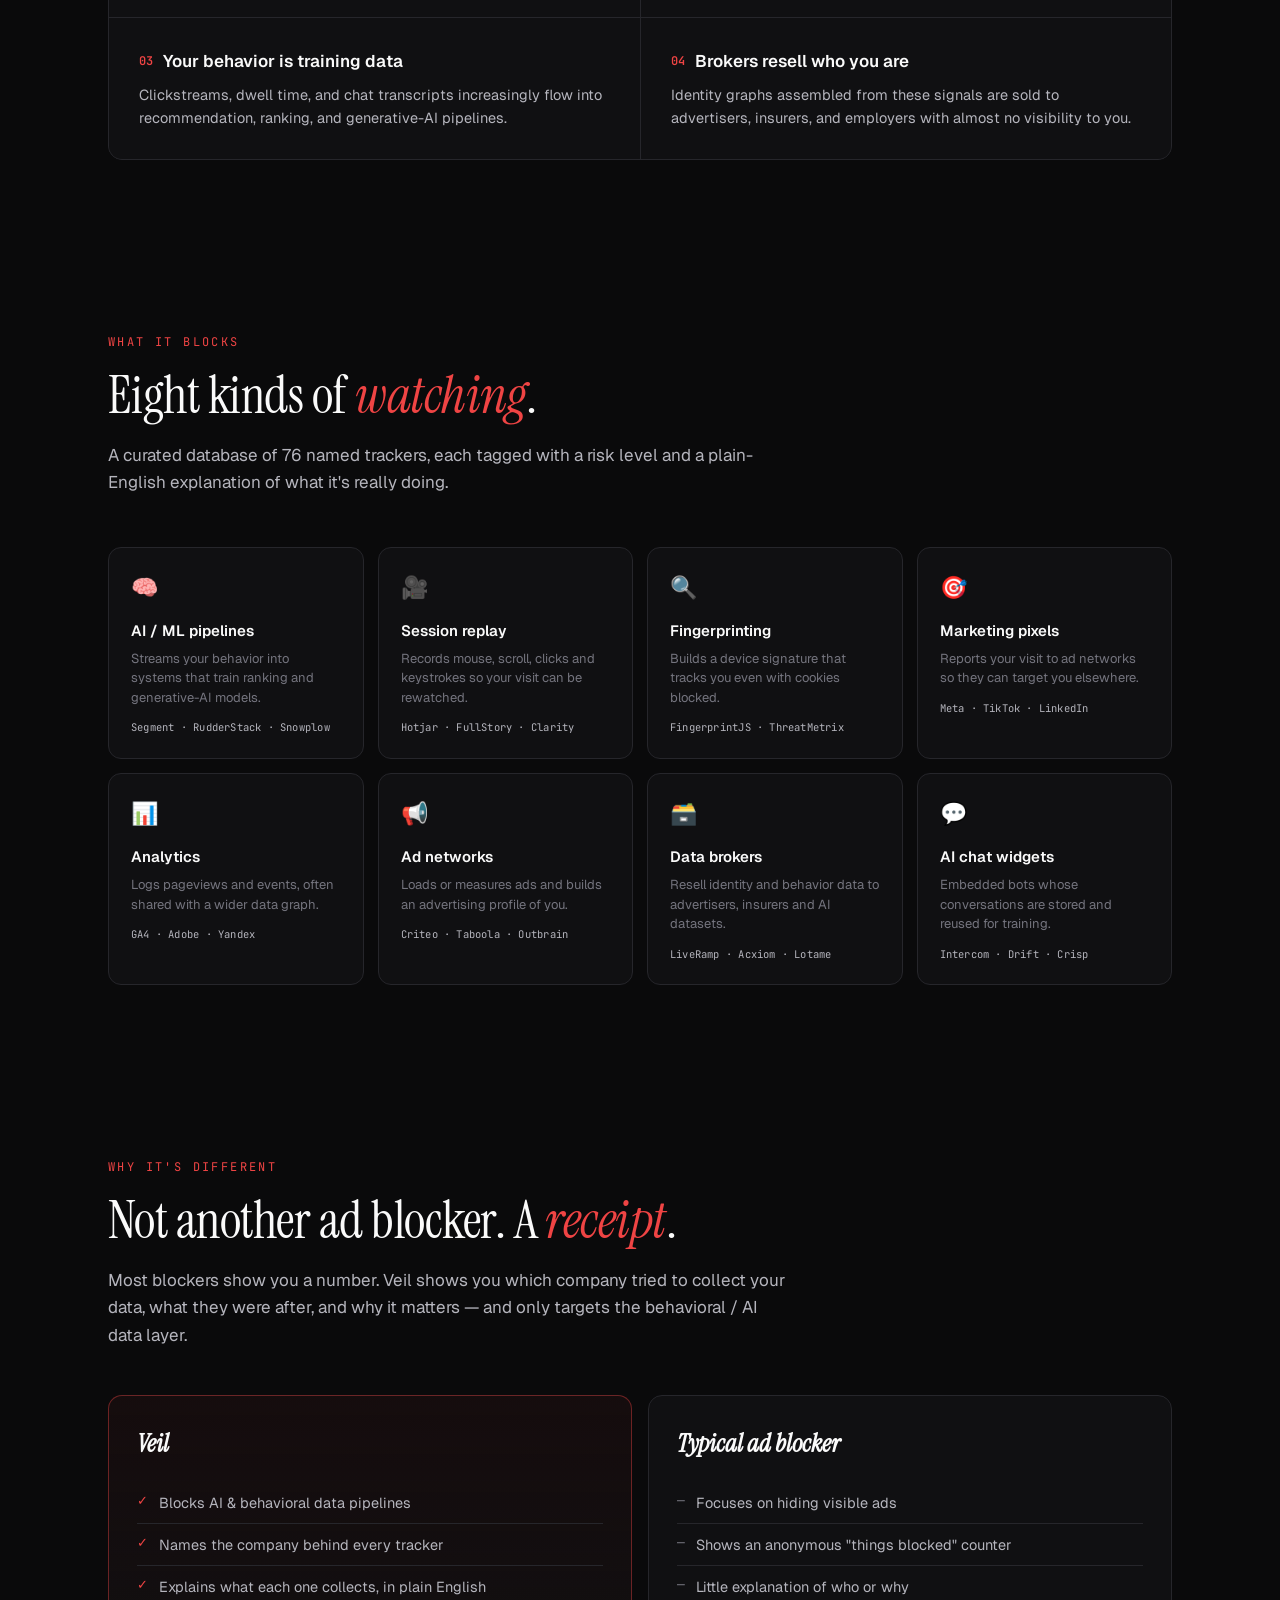
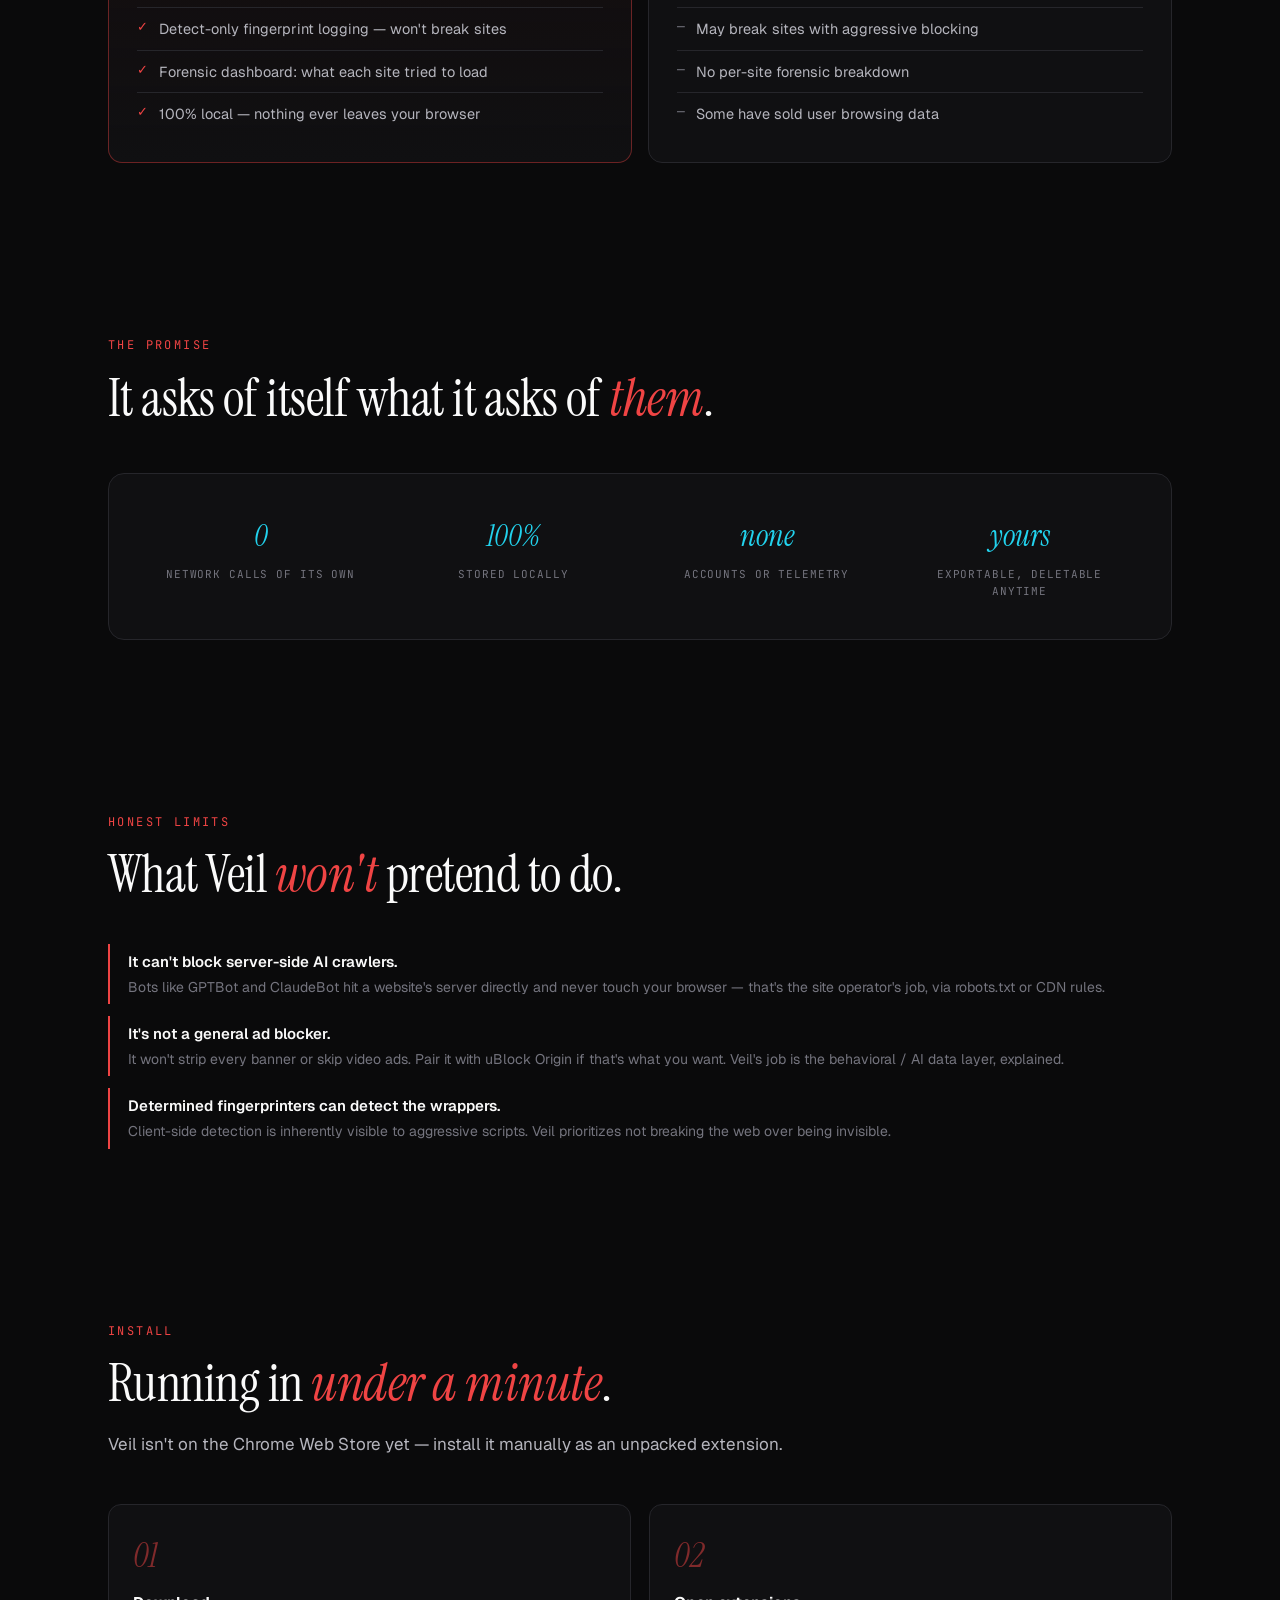
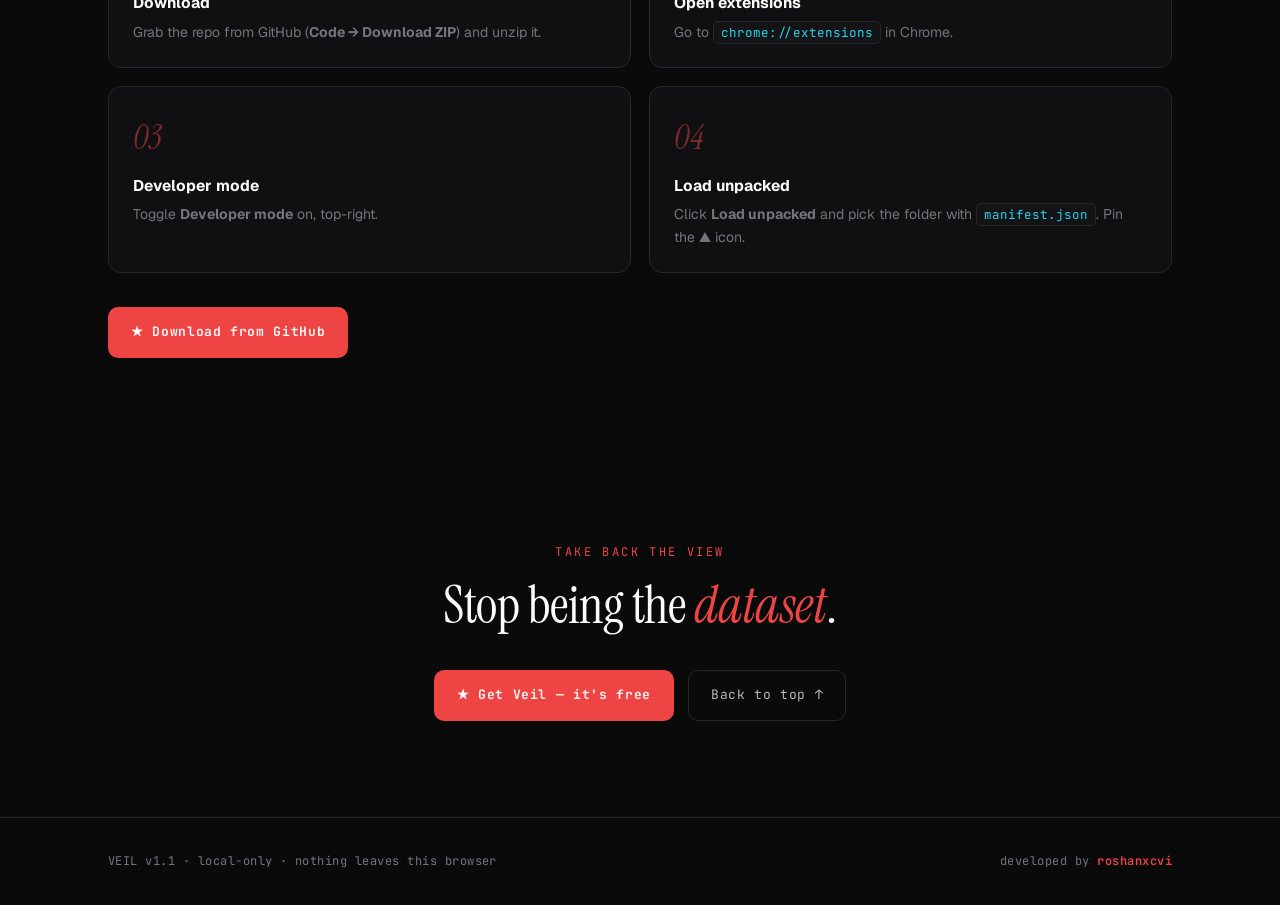
==== commit 310a1904: "Update GitHub links to point to Veil repository" ====
--- a/index.html
+++ b/index.html
@@ -225,7 +225,7 @@
       <a href="#blocks">What it blocks</a>
       <a href="#different">Why it's different</a>
       <a href="#install">Install</a>
-      <a href="https://github.com/roshanxcvi" target="_blank" rel="noopener" class="nav-cta">★ GitHub</a>
+      <a href="https://github.com/roshanxcvi/Veil" target="_blank" rel="noopener" class="nav-cta">★ GitHub</a>
     </div>
   </div>
 </nav>
@@ -236,7 +236,7 @@
     <h1><span class="l1">What the web tried</span><span class="l2">to <em>learn</em> about you.</span></h1>
     <p class="sub">Veil blocks the trackers quietly profiling you for marketing, behavioral analytics, and AI training — then shows you, in plain English, exactly what every website attempted to collect. Everything stays in your browser. Always.</p>
     <div class="cta-row">
-      <a href="https://github.com/roshanxcvi" target="_blank" rel="noopener" class="btn btn-primary">★ Get Veil on GitHub</a>
+      <a href="https://github.com/roshanxcvi/Veil" target="_blank" rel="noopener" class="btn btn-primary">★ Get Veil on GitHub</a>
       <a href="#install" class="btn btn-ghost">How to install →</a>
     </div>
     <p class="hero-meta">Free &amp; open source · <b>76 trackers</b> across <b>8 categories</b> · Built by <a href="https://github.com/roshanxcvi" target="_blank" rel="noopener" class="dev-link">roshanxcvi</a></p>
@@ -354,7 +354,7 @@
       <div class="step"><h4>Load unpacked</h4><p>Click <b>Load unpacked</b> and pick the folder with <code>manifest.json</code>. Pin the ▲ icon.</p></div>
     </div>
     <div class="cta-row" style="margin-top:34px">
-      <a href="https://github.com/roshanxcvi" target="_blank" rel="noopener" class="btn btn-primary">★ Download from GitHub</a>
+      <a href="https://github.com/roshanxcvi/Veil" target="_blank" rel="noopener" class="btn btn-primary">★ Download from GitHub</a>
     </div>
   </div>
 </section>
@@ -364,7 +364,7 @@
     <span class="kicker">Take back the view</span>
     <h2>Stop being the <em>dataset</em>.</h2>
     <div class="cta-row">
-      <a href="https://github.com/roshanxcvi" target="_blank" rel="noopener" class="btn btn-primary">★ Get Veil — it's free</a>
+      <a href="https://github.com/roshanxcvi/Veil" target="_blank" rel="noopener" class="btn btn-primary">★ Get Veil — it's free</a>
       <a href="#top" class="btn btn-ghost">Back to top ↑</a>
     </div>
   </div>
@@ -373,7 +373,7 @@
 <footer>
   <div class="wrap foot-in">
     <span>VEIL v1.1 · local-only · nothing leaves this browser</span>
-    <span>developed by <a href="https://github.com/roshanxcvi" target="_blank" rel="noopener" style="color:var(--warn);font-weight:600">roshanxcvi</a></span>
+    <span>developed by <a href="https://github.com/roshanxcvi/Veil" target="_blank" rel="noopener" style="color:var(--warn);font-weight:600">roshanxcvi</a></span>
   </div>
 </footer>
 
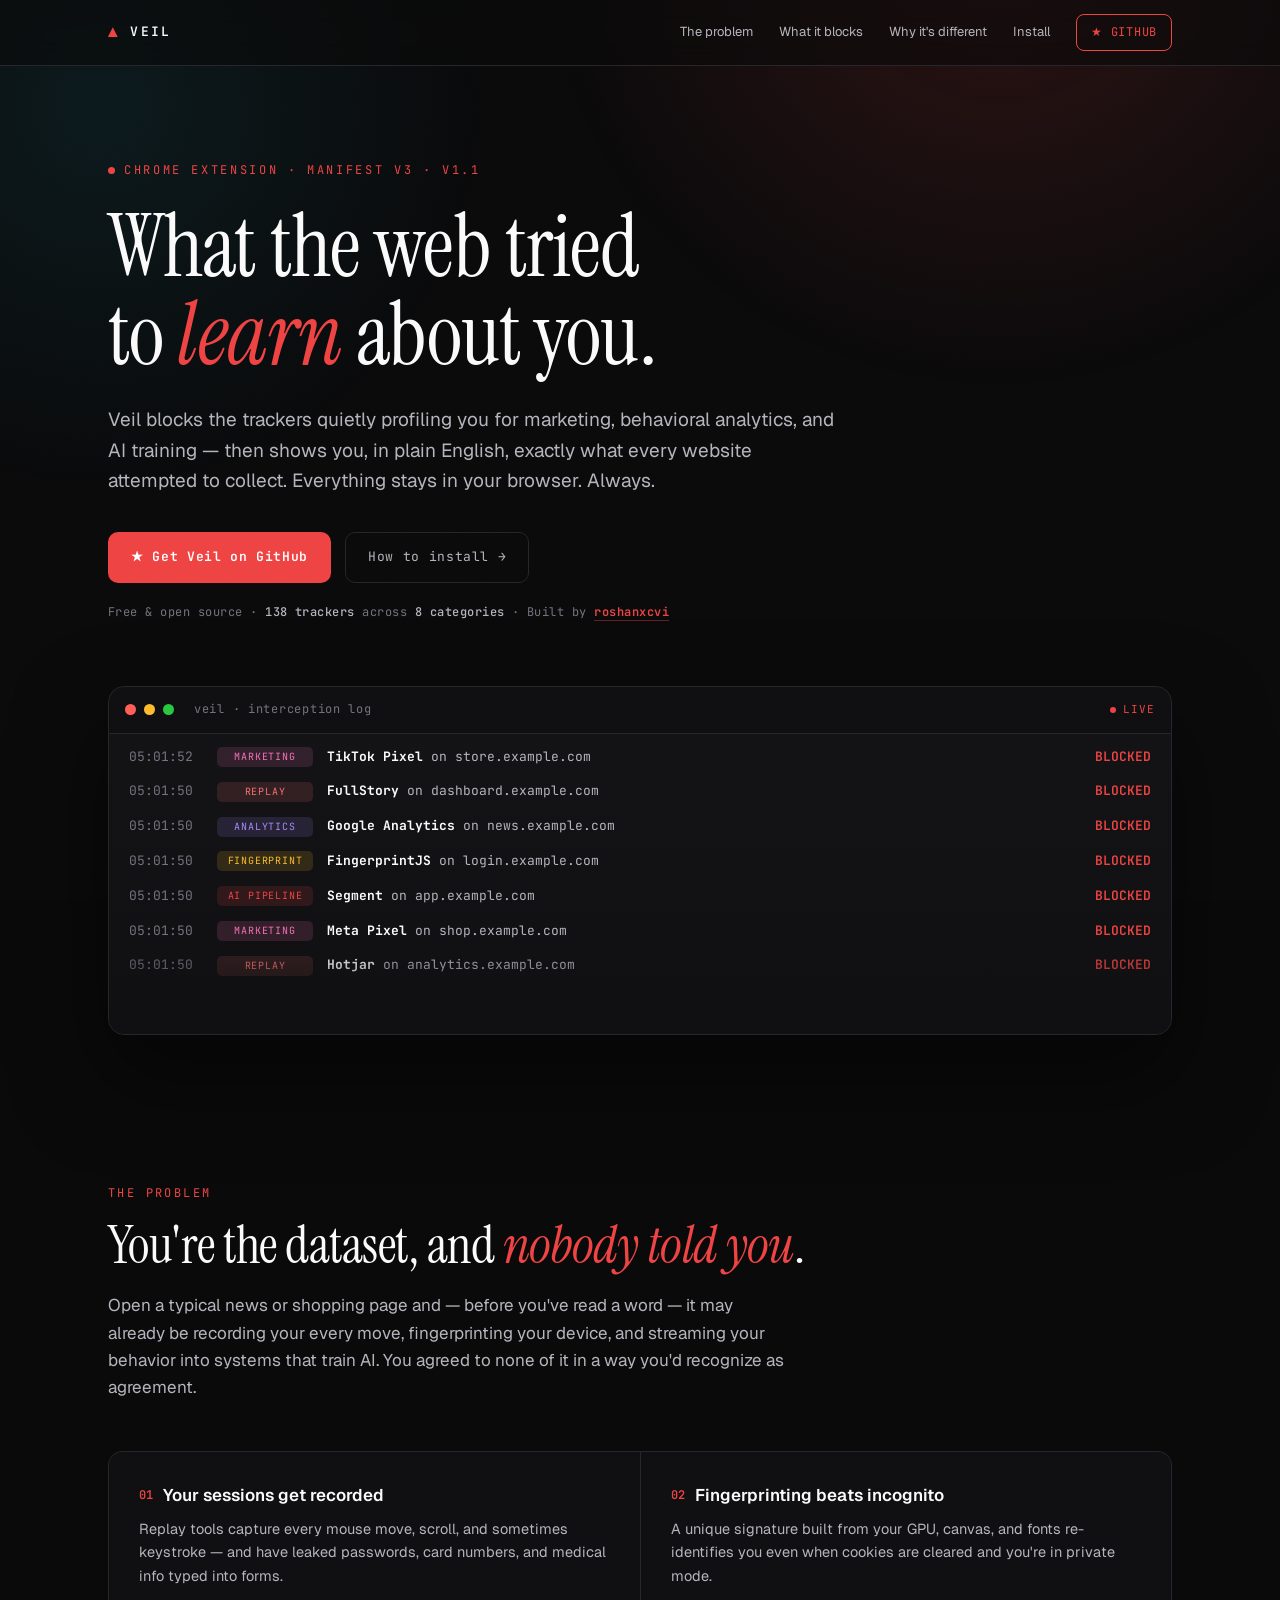
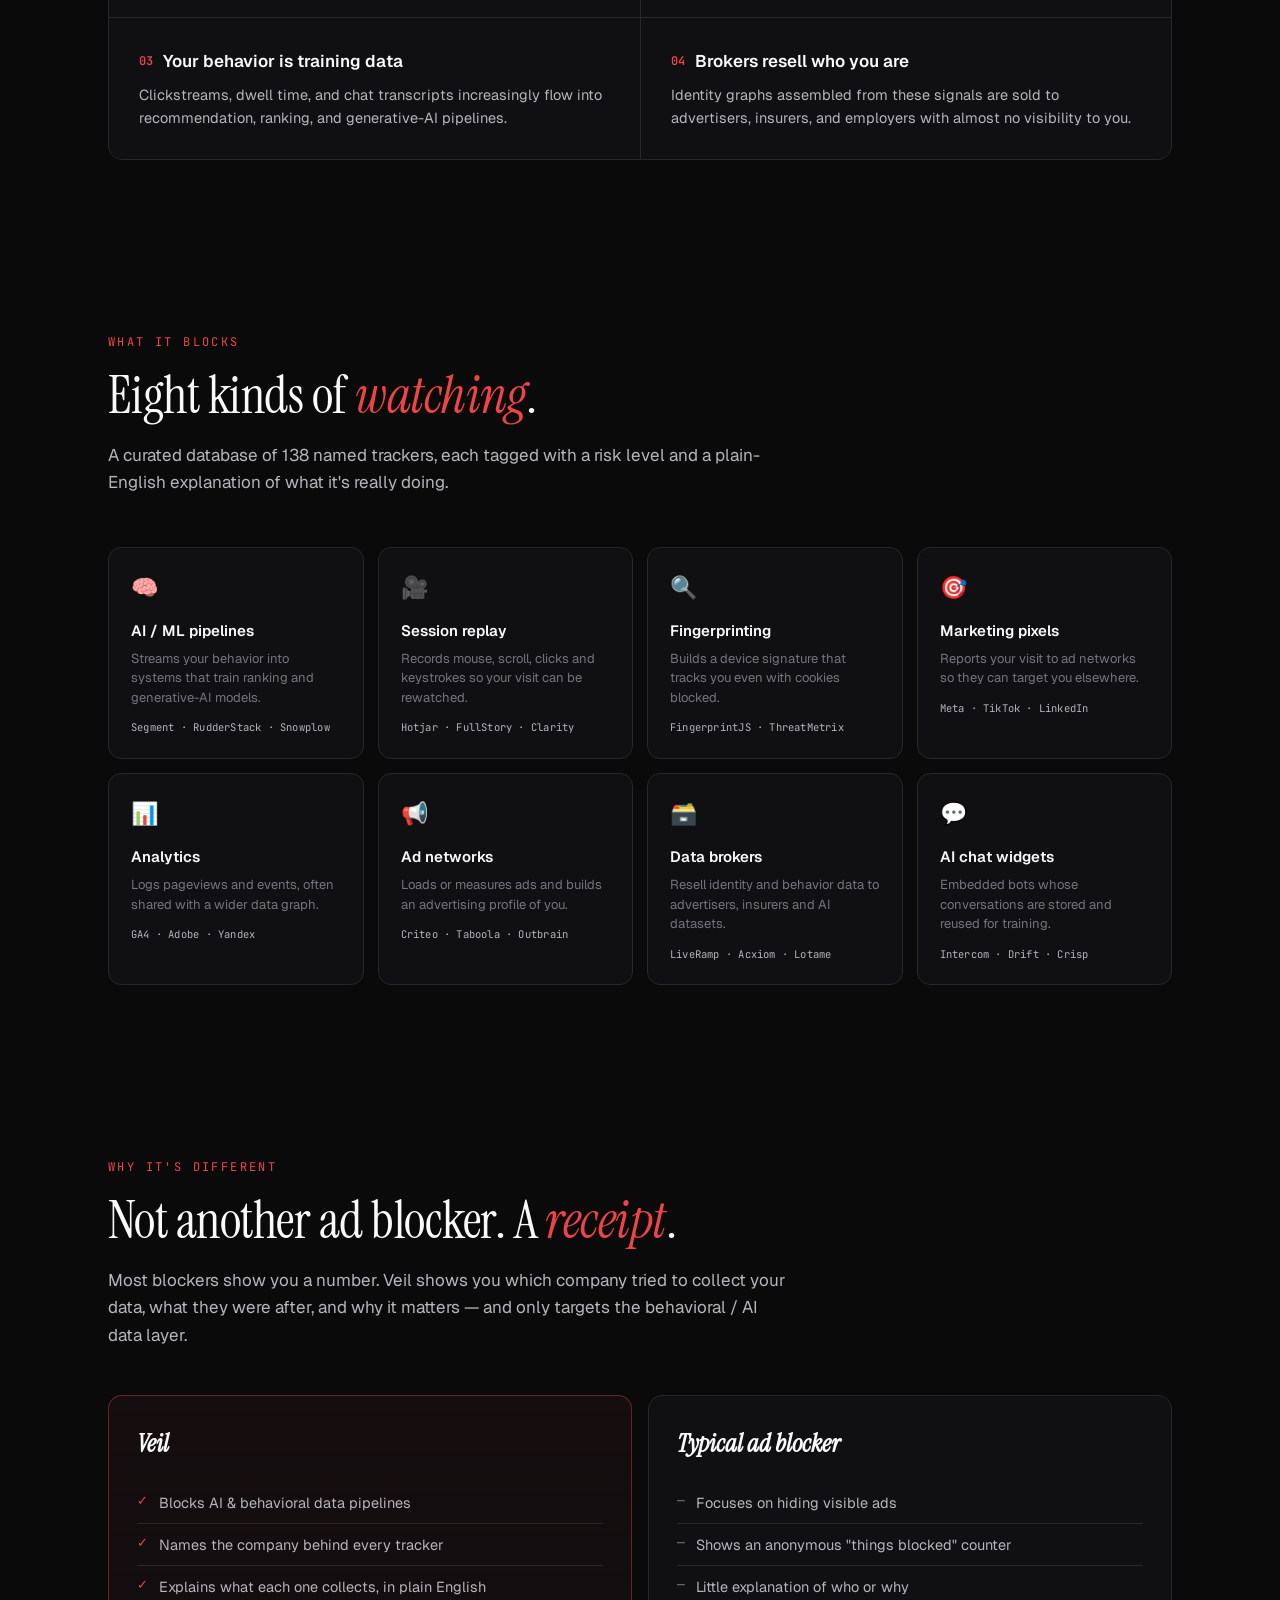
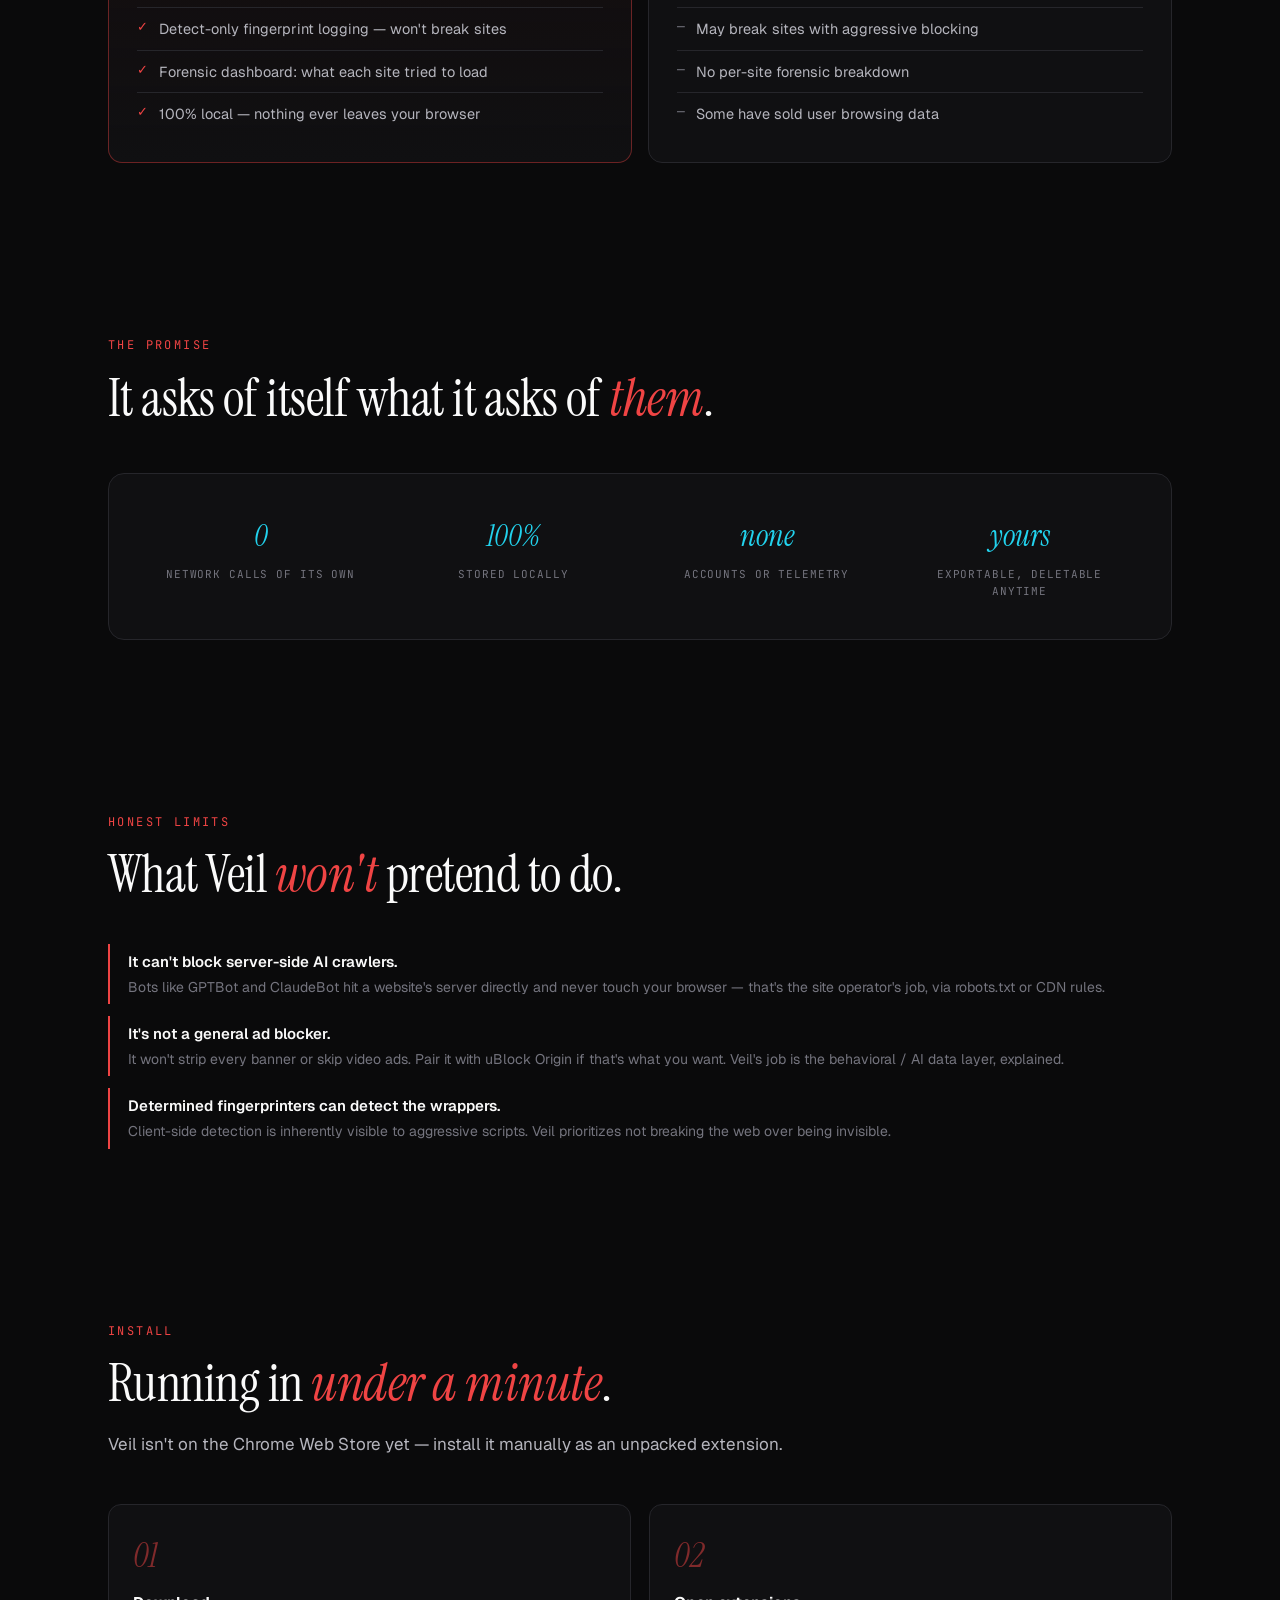
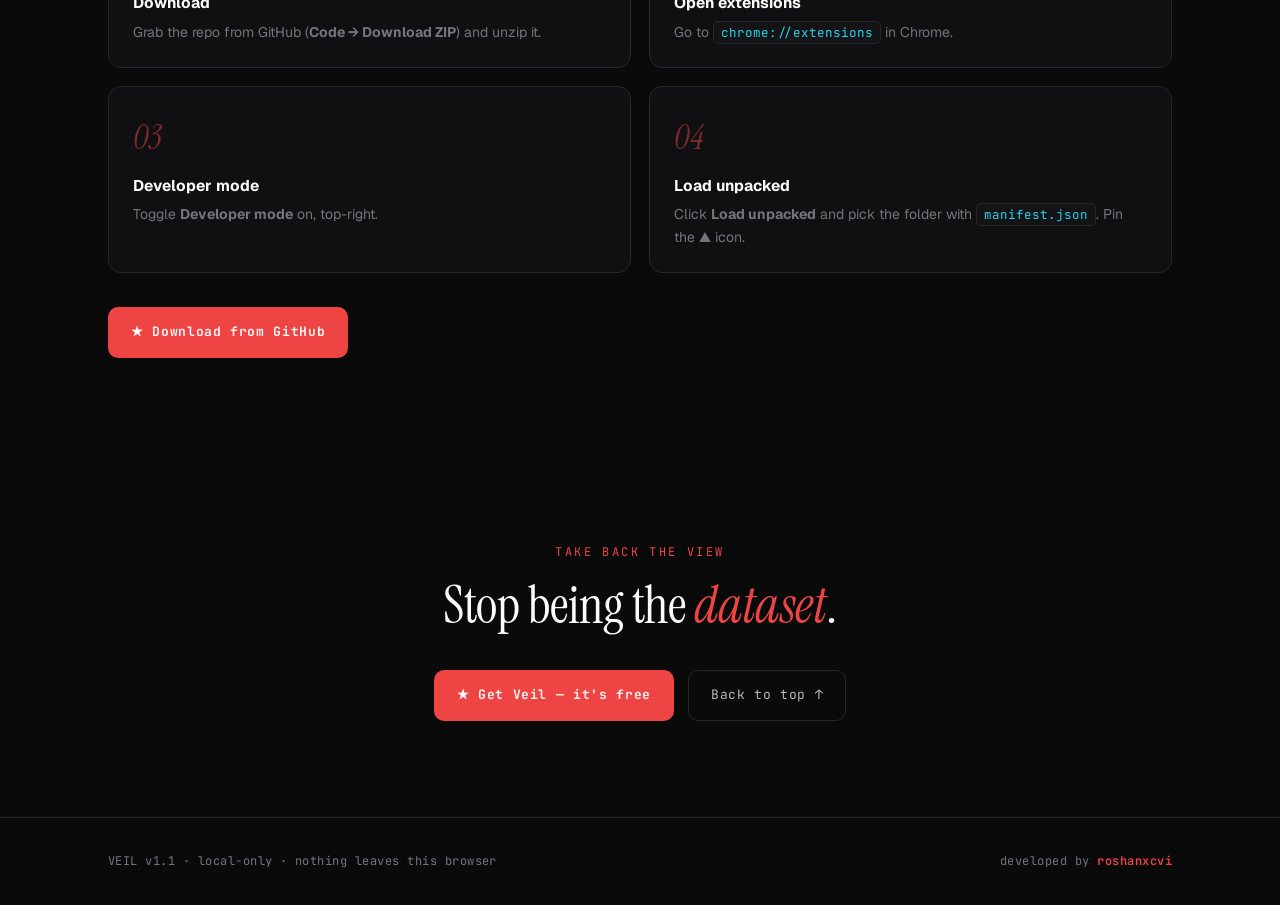
==== commit eeb5c7c6: "Change GitHub links to user profile Updated GitHub links in index.html to point to the user's profil" ====
--- a/index.html
+++ b/index.html
@@ -225,7 +225,7 @@
       <a href="#blocks">What it blocks</a>
       <a href="#different">Why it's different</a>
       <a href="#install">Install</a>
-      <a href="https://github.com/roshanxcvi/Veil" target="_blank" rel="noopener" class="nav-cta">★ GitHub</a>
+      <a href="https://github.com/roshanxcvi" target="_blank" rel="noopener" class="nav-cta">★ GitHub</a>
     </div>
   </div>
 </nav>
@@ -236,10 +236,10 @@
     <h1><span class="l1">What the web tried</span><span class="l2">to <em>learn</em> about you.</span></h1>
     <p class="sub">Veil blocks the trackers quietly profiling you for marketing, behavioral analytics, and AI training — then shows you, in plain English, exactly what every website attempted to collect. Everything stays in your browser. Always.</p>
     <div class="cta-row">
-      <a href="https://github.com/roshanxcvi/Veil" target="_blank" rel="noopener" class="btn btn-primary">★ Get Veil on GitHub</a>
+      <a href="https://github.com/roshanxcvi" target="_blank" rel="noopener" class="btn btn-primary">★ Get Veil on GitHub</a>
       <a href="#install" class="btn btn-ghost">How to install →</a>
     </div>
-    <p class="hero-meta">Free &amp; open source · <b>76 trackers</b> across <b>8 categories</b> · Built by <a href="https://github.com/roshanxcvi" target="_blank" rel="noopener" class="dev-link">roshanxcvi</a></p>
+    <p class="hero-meta">Free &amp; open source · <b>138 trackers</b> across <b>8 categories</b> · Built by <a href="https://github.com/roshanxcvi" target="_blank" rel="noopener" class="dev-link">roshanxcvi</a></p>
 
     <!-- live interception console -->
     <div class="console" aria-hidden="true">
@@ -271,7 +271,7 @@
   <div class="wrap reveal">
     <span class="kicker">What it blocks</span>
     <h2>Eight kinds of <em>watching</em>.</h2>
-    <p class="lead">A curated database of 76 named trackers, each tagged with a risk level and a plain-English explanation of what it's really doing.</p>
+    <p class="lead">A curated database of 138 named trackers, each tagged with a risk level and a plain-English explanation of what it's really doing.</p>
     <div class="cats">
       <div class="cat"><div class="ico">🧠</div><h4>AI / ML pipelines</h4><p>Streams your behavior into systems that train ranking and generative-AI models.</p><div class="eg">Segment · RudderStack · Snowplow</div></div>
       <div class="cat"><div class="ico">🎥</div><h4>Session replay</h4><p>Records mouse, scroll, clicks and keystrokes so your visit can be rewatched.</p><div class="eg">Hotjar · FullStory · Clarity</div></div>
@@ -354,7 +354,7 @@
       <div class="step"><h4>Load unpacked</h4><p>Click <b>Load unpacked</b> and pick the folder with <code>manifest.json</code>. Pin the ▲ icon.</p></div>
     </div>
     <div class="cta-row" style="margin-top:34px">
-      <a href="https://github.com/roshanxcvi/Veil" target="_blank" rel="noopener" class="btn btn-primary">★ Download from GitHub</a>
+      <a href="https://github.com/roshanxcvi" target="_blank" rel="noopener" class="btn btn-primary">★ Download from GitHub</a>
     </div>
   </div>
 </section>
@@ -364,7 +364,7 @@
     <span class="kicker">Take back the view</span>
     <h2>Stop being the <em>dataset</em>.</h2>
     <div class="cta-row">
-      <a href="https://github.com/roshanxcvi/Veil" target="_blank" rel="noopener" class="btn btn-primary">★ Get Veil — it's free</a>
+      <a href="https://github.com/roshanxcvi" target="_blank" rel="noopener" class="btn btn-primary">★ Get Veil — it's free</a>
       <a href="#top" class="btn btn-ghost">Back to top ↑</a>
     </div>
   </div>
@@ -373,7 +373,7 @@
 <footer>
   <div class="wrap foot-in">
     <span>VEIL v1.1 · local-only · nothing leaves this browser</span>
-    <span>developed by <a href="https://github.com/roshanxcvi/Veil" target="_blank" rel="noopener" style="color:var(--warn);font-weight:600">roshanxcvi</a></span>
+    <span>developed by <a href="https://github.com/roshanxcvi" target="_blank" rel="noopener" style="color:var(--warn);font-weight:600">roshanxcvi</a></span>
   </div>
 </footer>
 
